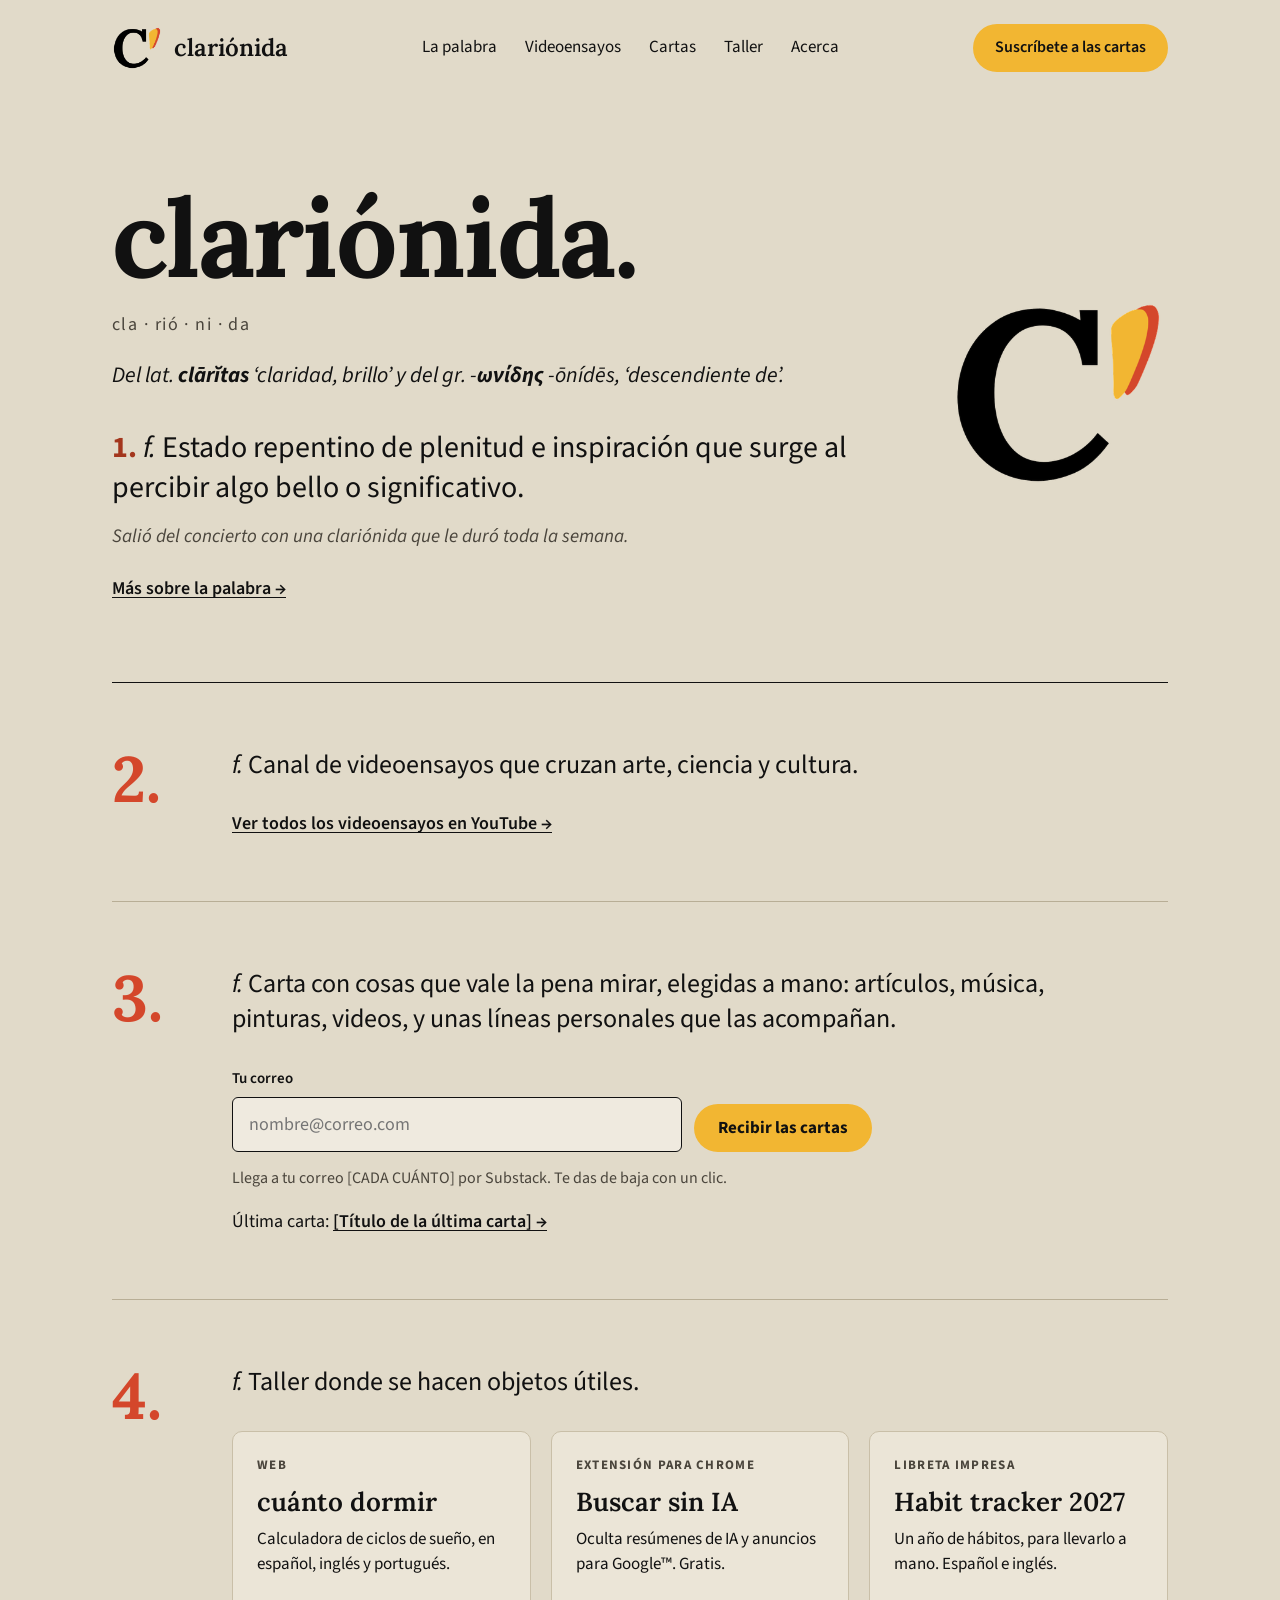
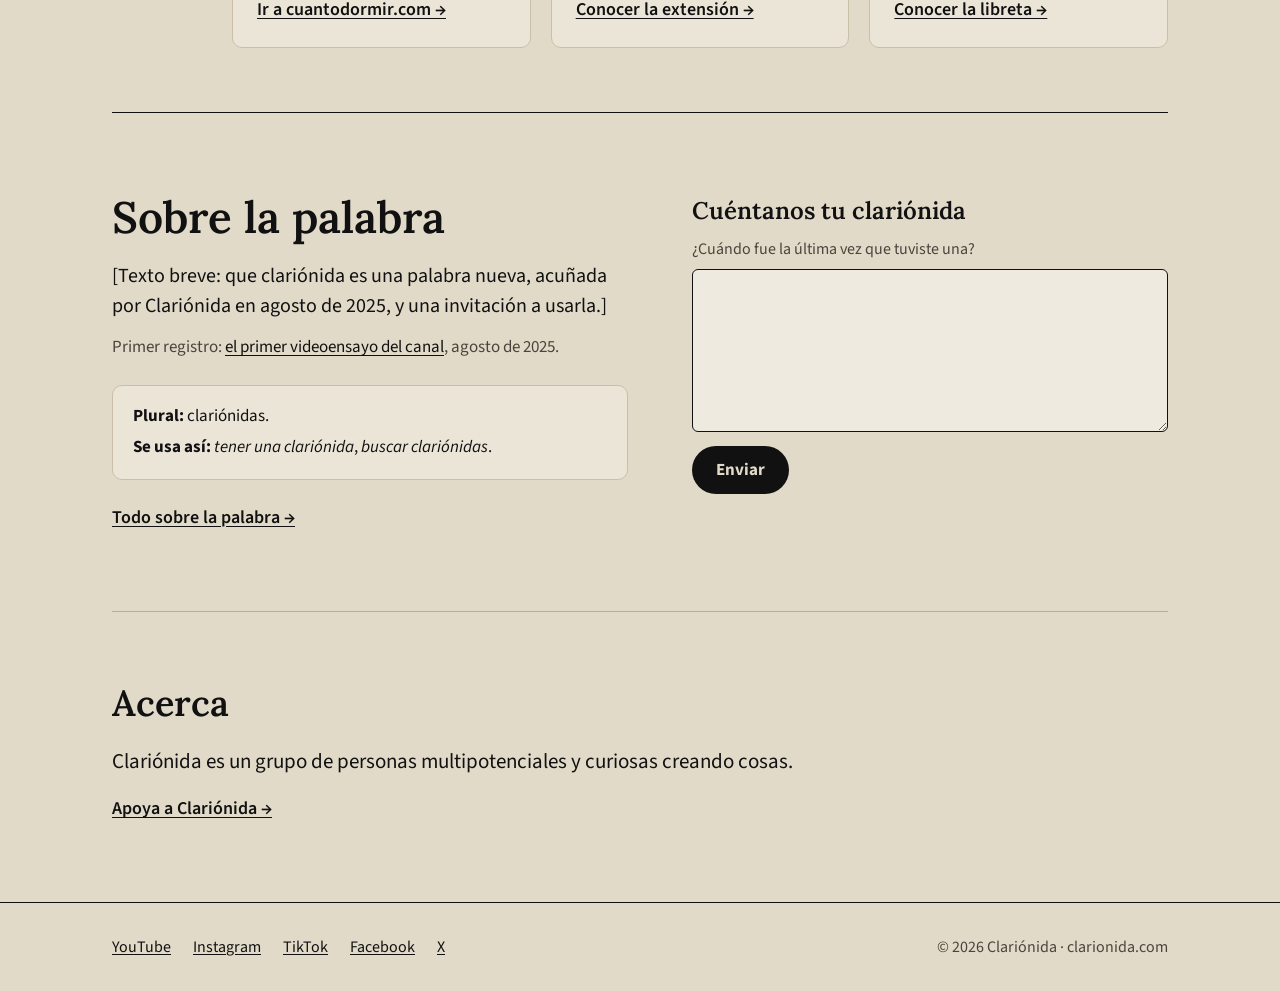
==== index.html @ ec164c95 "Primera versión del sitio clarionida.com Home como entrada de diccionario, /clarionida, /libreta, /e" ====
<!doctype html>
<html lang="es">
<head>
<meta charset="utf-8">
<meta name="viewport" content="width=device-width, initial-scale=1">
<title>clariónida</title>
<meta name="description" content="Clariónida: estado repentino de plenitud e inspiración que surge al percibir algo bello o significativo. Videoensayos, cartas y un taller donde se hacen objetos útiles.">
<link rel="canonical" href="https://clarionida.com/">
<meta property="og:type" content="website">
<meta property="og:site_name" content="clariónida">
<meta property="og:title" content="clariónida">
<meta property="og:description" content="Estado repentino de plenitud e inspiración que surge al percibir algo bello o significativo.">
<meta property="og:url" content="https://clarionida.com/">
<meta property="og:image" content="https://clarionida.com/assets/img/compartir.png">
<meta property="og:locale" content="es_LA">
<meta name="twitter:card" content="summary_large_image">
<meta name="theme-color" content="#E1DAC9">
<link rel="icon" type="image/png" sizes="32x32" href="/assets/img/favicon-32.png">
<link rel="apple-touch-icon" href="/assets/img/apple-touch-icon.png">
<link rel="preconnect" href="https://fonts.googleapis.com">
<link rel="preconnect" href="https://fonts.gstatic.com" crossorigin>
<link rel="stylesheet" href="https://fonts.googleapis.com/css2?family=Lora:ital,wght@0,400;0,600;0,700;1,400&amp;family=Source+Sans+3:ital,wght@0,400;0,600;0,700;1,400&amp;display=swap">
<link rel="stylesheet" href="/assets/css/estilo.css">
<script src="/assets/js/config.js" defer></script>
<script src="/assets/js/sitio.js" defer></script>
</head>
<body>
<a class="saltar" href="#contenido">Saltar al contenido</a>

<header class="contenedor cabecera">
  <a class="marca" href="/">
    <img src="/assets/img/logo-clarionida.png" alt="" width="359" height="316">
    <span>clariónida</span>
  </a>
  <nav class="nav" aria-label="Principal">
    <a href="/#palabra">La palabra</a>
    <a href="/#videoensayos">Videoensayos</a>
    <a href="/#cartas">Cartas</a>
    <a href="/#taller">Taller</a>
    <a href="/#acerca">Acerca</a>
  </nav>
  <a class="boton boton--chico" href="/#cartas">Suscríbete<span class="solo-ancho">&nbsp;a las cartas</span></a>
</header>

<main id="contenido" class="contenedor">

  <!-- 1. La definición -->
  <section class="entrada" aria-labelledby="lema">
    <div class="entrada__texto">
      <h1 class="lema" id="lema">clariónida.</h1>
      <p class="pronunciacion">cla · rió · ni · da</p>
      <p class="etimologia">Del lat. <b>clārĭtas</b> ‘claridad, brillo’ y del gr. -<b>ωνίδης</b> -ōnídēs, ‘descendiente de’.</p>
      <p class="acepcion-1"><span class="num">1.</span> <i>f.</i> Estado repentino de plenitud e inspiración que surge al percibir algo bello o significativo.</p>
      <p class="ejemplo">Salió del concierto con una clariónida que le duró toda la semana.</p>
      <p class="mas"><a href="/clarionida/">Más sobre la palabra →</a></p>
    </div>
    <div class="entrada__logo">
      <img src="/assets/img/logo-clarionida.png" alt="Logotipo de Clariónida: una C negra con una pincelada amarilla y roja" width="359" height="316">
    </div>
  </section>

  <!-- 2. Videoensayos -->
  <section class="acepcion" id="videoensayos" aria-label="Videoensayos">
    <div class="acepcion__num" aria-hidden="true">2.</div>
    <div class="acepcion__cuerpo">
      <p class="definicion"><i>f.</i> Canal de videoensayos que cruzan arte, ciencia y cultura.</p>
      <div class="videos" data-videos="3" hidden></div>
      <p style="margin: 28px 0 0"><a href="https://www.youtube.com/@clarionida" style="font-weight: 600">Ver todos los videoensayos en YouTube →</a></p>
    </div>
  </section>

  <!-- 3. Cartas -->
  <section class="acepcion" id="cartas" aria-label="Cartas">
    <div class="acepcion__num" aria-hidden="true">3.</div>
    <div class="acepcion__cuerpo">
      <p class="definicion"><i>f.</i> Carta con cosas que vale la pena mirar, elegidas a mano: artículos, música, pinturas, videos, y unas líneas personales que las acompañan.</p>
      <form class="form-cartas" data-cartas>
        <label>Tu correo
          <input class="campo" type="email" name="email" placeholder="nombre@correo.com" autocomplete="email" required>
        </label>
        <button class="boton" type="submit">Recibir las cartas</button>
      </form>
      <p class="nota">Llega a tu correo [CADA CUÁNTO] por Substack. Te das de baja con un clic.</p>
      <p style="margin: 18px 0 0">Última carta: <a data-enlace="ultimaCarta" href="/#cartas" style="font-weight: 600">[Título de la última carta] →</a></p>
    </div>
  </section>

  <!-- 4. Taller -->
  <section class="acepcion acepcion--cierre" id="taller" aria-label="Taller">
    <div class="acepcion__num" aria-hidden="true">4.</div>
    <div class="acepcion__cuerpo">
      <p class="definicion"><i>f.</i> Taller donde se hacen objetos útiles.</p>
      <div class="tarjetas">
        <div class="tarjeta">
          <span class="tarjeta__tipo">Web</span>
          <h3>cuánto dormir</h3>
          <p>Calculadora de ciclos de sueño, en español, inglés y portugués.</p>
          <a class="tarjeta__enlace" href="https://cuantodormir.com">Ir a cuantodormir.com →</a>
        </div>
        <div class="tarjeta">
          <span class="tarjeta__tipo">Extensión para Chrome</span>
          <h3>Buscar sin IA</h3>
          <p>Oculta resúmenes de IA y anuncios para Google™. Gratis.</p>
          <a class="tarjeta__enlace" href="https://clarionida.github.io/antiResumenIA/">Conocer la extensión →</a>
        </div>
        <div class="tarjeta">
          <span class="tarjeta__tipo">Libreta impresa</span>
          <h3>Habit tracker 2027</h3>
          <p>Un año de hábitos, para llevarlo a mano. Español e inglés.</p>
          <a class="tarjeta__enlace" href="/libreta">Conocer la libreta →</a>
        </div>
      </div>
    </div>
  </section>

  <!-- Sobre la palabra -->
  <section class="palabra" id="palabra" aria-labelledby="titulo-palabra">
    <div class="palabra__texto">
      <h2 class="titulo-2" id="titulo-palabra">Sobre la palabra</h2>
      <p style="margin: 20px 0 0; font-size: 20px">[Texto breve: que clariónida es una palabra nueva, acuñada por Clariónida en agosto de 2025, y una invitación a usarla.]</p>
      <p style="margin: 14px 0 0; font-size: 17px; color: var(--texto-2)">Primer registro: <a href="https://www.youtube.com/watch?v=t9_IRkidehw">el primer videoensayo del canal</a>, agosto de 2025.</p>
      <div class="recuadro">
        <span><b>Plural:</b> clariónidas.</span>
        <span><b>Se usa así:</b> <i>tener una clariónida</i>, <i>buscar clariónidas</i>.</span>
      </div>
      <p class="mas"><a href="/clarionida/">Todo sobre la palabra →</a></p>
    </div>
    <div class="palabra__form">
      <form class="form-clarionida" data-clarionida>
        <label>Cuéntanos tu clariónida
          <small>¿Cuándo fue la última vez que tuviste una?</small>
          <textarea class="campo" name="clarionida" rows="5" required></textarea>
        </label>
        <input class="oculto-visual" type="text" name="_gotcha" tabindex="-1" autocomplete="off" aria-hidden="true">
        <input type="hidden" name="_subject" value="Nueva clariónida (desde la home)">
        <button class="boton boton--oscuro" type="submit">Enviar</button>
      </form>
    </div>
  </section>

  <!-- Acerca -->
  <section class="acerca" id="acerca" aria-labelledby="titulo-acerca">
    <h2 id="titulo-acerca">Acerca</h2>
    <p>Clariónida es un grupo de personas multipotenciales y curiosas creando cosas.</p>
    <p style="margin-top: 18px; font-size: 18px"><a href="/apoya/" style="font-weight: 600">Apoya a Clariónida →</a></p>
  </section>
</main>

<footer class="pie">
  <div class="contenedor pie__dentro">
    <nav aria-label="Redes">
      <a href="https://www.youtube.com/@clarionida">YouTube</a>
      <a href="https://www.instagram.com/clarionida">Instagram</a>
      <a href="https://www.tiktok.com/@clarionida">TikTok</a>
      <a href="https://www.facebook.com/clarionida">Facebook</a>
      <a href="https://x.com/clarionida">X</a>
      <a data-enlace="whatsapp" data-si-enlace="whatsapp" href="#" hidden>WhatsApp</a>
    </nav>
    <span class="pie__firma">© <span data-anio>2026</span> Clariónida · clarionida.com</span>
  </div>
</footer>
</body>
</html>
---- assets/css/estilo.css ----
/* clarionida.com — hoja de estilo única.
   Colores y tipografías según el brief: cambia aquí y se aplica a todo el sitio. */

:root {
  --fondo: #E1DAC9;
  --texto: #111111;
  --texto-2: #4A453C;
  --bermellon: #D4472B;        /* solo tamaños grandes (números de acepción) */
  --bermellon-oscuro: #A3361D; /* texto chico y hover */
  --mostaza: #F2B632;          /* botones, con texto negro */
  --tarjeta: #EBE5D7;
  --borde-tarjeta: #C9BFA8;
  --linea: #B8AE96;
  --campo: #EFEADF;
  --pantalla: #2B2823;

  --serif: 'Lora', Georgia, 'Times New Roman', serif;
  --sans: 'Source Sans 3', system-ui, -apple-system, 'Segoe UI', sans-serif;

  --ancho: 1120px;
  --margen: 32px;
}

*, *::before, *::after { box-sizing: border-box; }
html { -webkit-text-size-adjust: 100%; scroll-behavior: smooth; }
@media (prefers-reduced-motion: reduce) { html { scroll-behavior: auto; } }

body {
  margin: 0;
  background: var(--fondo);
  color: var(--texto);
  font-family: var(--sans);
  font-size: 18px;
  line-height: 1.5;
}

img { max-width: 100%; height: auto; }
a { color: var(--texto); text-underline-offset: 0.15em; }
a:hover { color: var(--bermellon-oscuro); }
:focus-visible { outline: 2px solid var(--texto); outline-offset: 2px; }
[hidden] { display: none !important; }

.saltar {
  position: absolute; left: -9999px; top: 12px;
  background: var(--texto); color: var(--fondo);
  padding: 10px 16px; border-radius: 6px; z-index: 10;
}
.saltar:focus { left: 12px; color: var(--fondo); }

.contenedor { max-width: var(--ancho); margin: 0 auto; padding-inline: var(--margen); }
.angosto { max-width: 760px; }

/* ---------- Cabecera ---------- */
.cabecera {
  display: flex; flex-wrap: wrap; align-items: center; justify-content: space-between;
  gap: 16px 20px; padding-block: 24px;
}
.marca { display: flex; align-items: center; gap: 12px; text-decoration: none; }
.marca img { height: 44px; width: auto; }
.marca span { font-family: var(--serif); font-size: 24px; font-weight: 600; }
.nav { display: flex; flex-wrap: wrap; gap: 8px 28px; font-size: 17px; }
.nav a { text-decoration: none; }
.nav a:hover { text-decoration: underline; }

/* ---------- Botones ---------- */
.boton {
  display: inline-flex; align-items: center; justify-content: center;
  min-height: 48px; padding: 12px 24px;
  font: inherit; font-weight: 700; font-size: 17px; line-height: 1.2;
  background: var(--mostaza); color: var(--texto);
  border: none; border-radius: 999px; cursor: pointer;
  text-decoration: none;
}
.boton:hover { color: var(--texto); text-decoration: underline; }
.boton--oscuro { background: var(--texto); color: var(--fondo); }
.boton--oscuro:hover { color: var(--fondo); }
.boton--chico { font-size: 16px; padding: 12px 22px; font-weight: 600; }

/* ---------- Entrada de diccionario (acepción 1) ---------- */
.entrada {
  display: flex; flex-wrap: wrap; align-items: center; gap: 40px 64px;
  padding: 88px 0 80px; border-bottom: 1.5px solid var(--texto);
}
.entrada__texto { flex: 999 1 560px; min-width: 0; }
.entrada__logo { flex: 1 1 220px; display: flex; justify-content: center; }
.entrada__logo img { width: 100%; max-width: 300px; }

.lema {
  margin: 0; font-family: var(--serif); font-weight: 700;
  font-size: clamp(46px, 8.5vw, 116px); line-height: 1; letter-spacing: -0.02em;
}
.pronunciacion { margin: 18px 0 0; font-size: 18px; color: var(--texto-2); letter-spacing: 0.08em; }
.etimologia { margin: 22px 0 0; font-size: 22px; font-style: italic; line-height: 1.45; }
.acepcion-1 { margin: 36px 0 0; font-size: clamp(22px, 2.4vw, 30px); line-height: 1.35; max-width: 760px; }
.acepcion-1 .num { color: var(--bermellon-oscuro); font-weight: 700; }
.ejemplo { margin: 14px 0 0; font-size: 19px; font-style: italic; color: var(--texto-2); }
.mas { margin: 24px 0 0; font-weight: 600; }

/* ---------- Acepciones 2, 3, 4 ---------- */
.acepcion {
  display: flex; flex-wrap: wrap; gap: 8px 32px;
  padding: 64px 0; border-bottom: 1px solid var(--linea);
}
.acepcion--cierre { border-bottom: 1.5px solid var(--texto); }
.acepcion__num {
  flex: 0 0 88px; font-family: var(--serif); font-size: 64px; line-height: 1;
  color: var(--bermellon); font-weight: 700;
}
.acepcion__cuerpo { flex: 999 1 520px; min-width: 0; }
.definicion { margin: 0; font-size: 26px; line-height: 1.35; max-width: 820px; }
.nota { margin: 14px 0 0; font-size: 16px; color: var(--texto-2); }

/* ---------- Videos ---------- */
.videos {
  display: grid; grid-template-columns: repeat(auto-fit, minmax(240px, 1fr));
  gap: 24px; margin-top: 32px;
}
.video { display: flex; flex-direction: column; gap: 12px; text-decoration: none; }
.video__mini {
  position: relative; aspect-ratio: 16 / 9; background: var(--pantalla);
  border-radius: 6px; overflow: hidden;
  display: flex; align-items: center; justify-content: center;
}
.video__mini img { position: absolute; inset: 0; width: 100%; height: 100%; object-fit: cover; }
.video__titulo { font-weight: 600; font-size: 18px; line-height: 1.3; }
.video:hover .video__titulo { text-decoration: underline; }

/* ---------- Formularios ---------- */
.form-cartas {
  display: flex; flex-wrap: wrap; align-items: flex-end; gap: 12px;
  margin-top: 32px; max-width: 640px;
}
.form-cartas label {
  flex: 1 1 300px; display: flex; flex-direction: column; gap: 6px;
  font-size: 15px; font-weight: 600;
}
.campo {
  font: inherit; font-weight: 400; font-size: 18px; padding: 13px 16px;
  border: 1.5px solid var(--texto); border-radius: 6px;
  background: var(--campo); color: var(--texto); width: 100%;
}
.campo:focus { outline: 2px solid var(--texto); outline-offset: 2px; }
textarea.campo { resize: vertical; min-height: 140px; }
.mensaje-form { margin: 12px 0 0; font-size: 16px; font-weight: 600; }
.mensaje-form--error { color: var(--bermellon-oscuro); }
.oculto-visual {
  position: absolute !important; width: 1px; height: 1px; overflow: hidden;
  clip: rect(0 0 0 0); white-space: nowrap;
}

/* ---------- Tarjetas (taller) ---------- */
.tarjetas {
  display: grid; grid-template-columns: repeat(auto-fit, minmax(240px, 1fr));
  gap: 20px; margin-top: 32px;
}
.tarjeta {
  background: var(--tarjeta); border: 1px solid var(--borde-tarjeta); border-radius: 10px;
  padding: 24px; display: flex; flex-direction: column; gap: 10px;
}
.tarjeta__tipo {
  font-size: 13px; font-weight: 700; letter-spacing: 0.1em;
  text-transform: uppercase; color: var(--texto-2);
}
.tarjeta h3 { margin: 0; font-family: var(--serif); font-size: 26px; font-weight: 600; line-height: 1.2; }
.tarjeta p { margin: 0; font-size: 17px; }
.tarjeta__enlace { margin-top: auto; padding-top: 8px; font-weight: 600; }

.recuadro {
  margin-top: 24px; padding: 18px 20px;
  border: 1px solid var(--borde-tarjeta); border-radius: 10px; background: var(--tarjeta);
  font-size: 17px; display: flex; flex-direction: column; gap: 6px;
}

/* ---------- Sobre la palabra ---------- */
.palabra {
  display: flex; flex-wrap: wrap; gap: 32px 64px;
  padding: 80px 0; border-bottom: 1px solid var(--linea);
}
.palabra__texto { flex: 1 1 420px; min-width: 0; }
.palabra__form { flex: 1 1 380px; min-width: 0; }
.titulo-2 { margin: 0; font-family: var(--serif); font-size: 44px; font-weight: 600; line-height: 1.1; }
.titulo-3 { margin: 0; font-family: var(--serif); font-size: 30px; font-weight: 600; line-height: 1.2; }

.form-clarionida { display: flex; flex-direction: column; gap: 14px; }
.form-clarionida label {
  display: flex; flex-direction: column; gap: 8px;
  font-family: var(--serif); font-size: 24px; font-weight: 600;
}
.form-clarionida label small {
  font-family: var(--sans); font-size: 16px; font-weight: 400; color: var(--texto-2);
}
.form-clarionida .boton { align-self: flex-start; }

.acerca { padding: 64px 0 80px; max-width: 760px; }
.acerca h2 { margin: 0; font-family: var(--serif); font-size: 36px; font-weight: 600; }
.acerca p { margin: 16px 0 0; font-size: 21px; }

/* ---------- Páginas interiores ---------- */
.pagina { padding-block: 64px 80px; }
.pagina > * + * { margin-top: 0; }
.seccion { padding: 48px 0; border-top: 1px solid var(--linea); }
.seccion:first-child { border-top: none; padding-top: 0; }
.seccion > p, .seccion > ul, .seccion > ol { max-width: 760px; }
.seccion p { margin: 16px 0 0; font-size: 20px; }
.seccion ul, .seccion ol { margin: 16px 0 0; padding-left: 1.2em; font-size: 20px; }
.seccion li + li { margin-top: 8px; }
.antetitulo {
  margin: 0 0 12px; font-size: 14px; font-weight: 700; letter-spacing: 0.1em;
  text-transform: uppercase; color: var(--texto-2);
}
.titulo-1 {
  margin: 0; font-family: var(--serif); font-weight: 700;
  font-size: clamp(40px, 6vw, 72px); line-height: 1.05; letter-spacing: -0.01em;
}
.entradilla { margin: 20px 0 0; font-size: 22px; max-width: 760px; }
.dato { color: var(--texto-2); font-size: 17px; }

/* Ficha de la palabra */
.ficha {
  display: grid; grid-template-columns: max-content 1fr; gap: 12px 28px;
  margin: 24px 0 0; font-size: 19px; max-width: 760px;
}
.ficha dt { font-weight: 700; }
.ficha dd { margin: 0; }

/* ---------- Enlaces (link-in-bio) ---------- */
.bio { max-width: 520px; margin: 0 auto; padding: 48px var(--margen) 64px; text-align: center; }
.bio__logo img { width: 96px; height: auto; }
.bio__nombre { margin: 12px 0 0; font-family: var(--serif); font-size: 40px; font-weight: 700; line-height: 1.1; }
.bio__pron { margin: 6px 0 0; color: var(--texto-2); letter-spacing: 0.08em; font-size: 16px; }
.bio__lista { list-style: none; margin: 32px 0 0; padding: 0; display: flex; flex-direction: column; gap: 12px; }
.bio__lista a {
  display: flex; flex-direction: column; gap: 2px;
  padding: 16px 20px; min-height: 56px; justify-content: center;
  background: var(--tarjeta); border: 1px solid var(--borde-tarjeta); border-radius: 12px;
  text-decoration: none; font-weight: 700; font-size: 18px; line-height: 1.25;
}
.bio__lista a small { font-weight: 400; font-size: 15px; color: var(--texto-2); }
.bio__lista a:hover { border-color: var(--texto); color: var(--texto); }
.bio__lista a.destacado { background: var(--mostaza); border-color: var(--mostaza); }
.bio__lista a.destacado small { color: var(--texto); }
.bio__redes { display: flex; flex-wrap: wrap; justify-content: center; gap: 8px 20px; margin: 32px 0 0; font-size: 17px; }

/* ---------- Pie ---------- */
.pie { border-top: 1.5px solid var(--texto); }
.pie__dentro {
  display: flex; flex-wrap: wrap; justify-content: space-between; align-items: center;
  gap: 16px 32px; padding-block: 32px; font-size: 16px;
}
.pie nav { display: flex; flex-wrap: wrap; gap: 8px 22px; }
.pie__firma { color: var(--texto-2); }

/* ---------- Celular ---------- */
@media (max-width: 760px) {
  .nav { order: 3; width: 100%; gap: 6px 20px; font-size: 16px; }
}
@media (max-width: 640px) {
  :root { --margen: 20px; }
  body { font-size: 17px; }
  .cabecera { padding-block: 18px; }
  .marca img { height: 38px; }
  .marca span { font-size: 21px; }
  .solo-ancho { display: none; }
  .entrada { padding: 48px 0 56px; }
  .lema { font-size: 13vw; }
  .etimologia { font-size: 19px; }
  .entrada__logo img { max-width: 160px; }
  .acepcion { padding: 48px 0; }
  .acepcion__num { font-size: 48px; flex-basis: auto; }
  .definicion { font-size: 22px; }
  .palabra { padding: 56px 0; }
  .titulo-2 { font-size: 34px; }
  .acerca { padding: 48px 0 56px; }
  .acerca p, .entradilla { font-size: 19px; }
  .pagina { padding-block: 40px 56px; }
  .seccion { padding: 36px 0; }
  .seccion p, .seccion ul, .seccion ol { font-size: 18px; }
  .ficha { grid-template-columns: 1fr; gap: 2px; font-size: 18px; }
  .ficha dd { margin-bottom: 12px; }
}
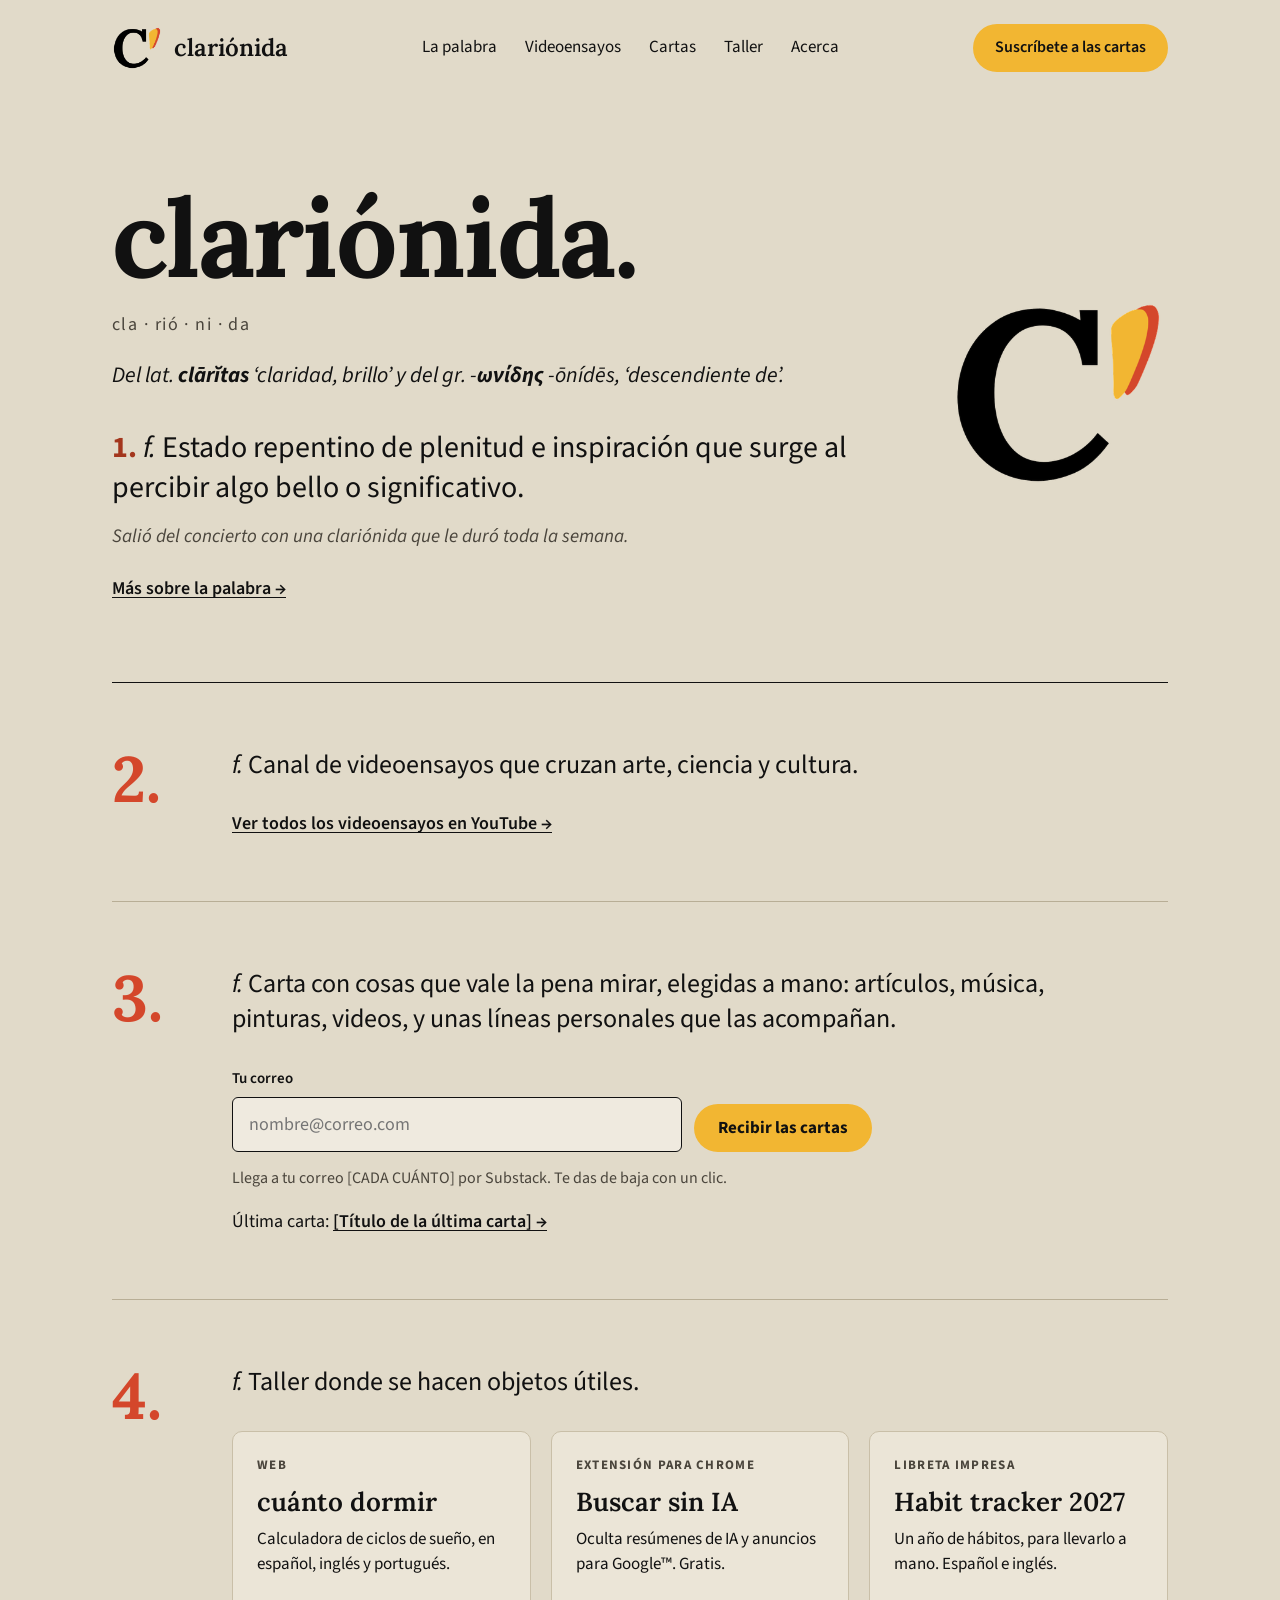
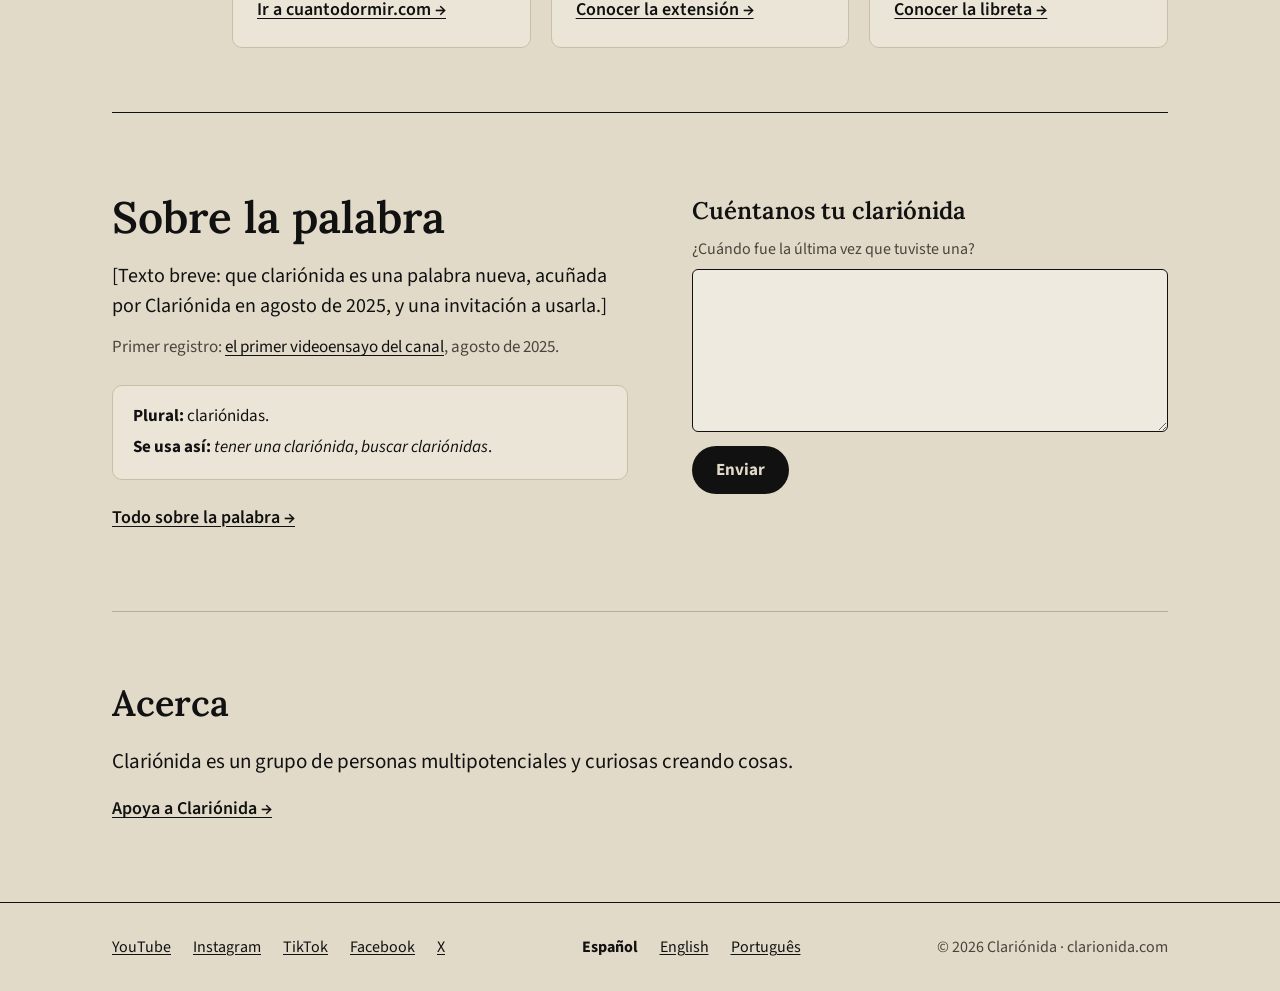
==== commit 6ed5c7cc: "Agrega /en, /pt, sección en inglés de /libreta y mueve la extensión a /buscar-sin-ia - Páginas breve" ====
--- a/index.html
+++ b/index.html
@@ -6,6 +6,10 @@
 <title>clariónida</title>
 <meta name="description" content="Clariónida: estado repentino de plenitud e inspiración que surge al percibir algo bello o significativo. Videoensayos, cartas y un taller donde se hacen objetos útiles.">
 <link rel="canonical" href="https://clarionida.com/">
+<link rel="alternate" hreflang="es" href="https://clarionida.com/">
+<link rel="alternate" hreflang="en" href="https://clarionida.com/en/">
+<link rel="alternate" hreflang="pt" href="https://clarionida.com/pt/">
+<link rel="alternate" hreflang="x-default" href="https://clarionida.com/">
 <meta property="og:type" content="website">
 <meta property="og:site_name" content="clariónida">
 <meta property="og:title" content="clariónida">
@@ -101,7 +105,7 @@
           <span class="tarjeta__tipo">Extensión para Chrome</span>
           <h3>Buscar sin IA</h3>
           <p>Oculta resúmenes de IA y anuncios para Google™. Gratis.</p>
-          <a class="tarjeta__enlace" href="https://clarionida.github.io/antiResumenIA/">Conocer la extensión →</a>
+          <a class="tarjeta__enlace" href="/buscar-sin-ia/">Conocer la extensión →</a>
         </div>
         <div class="tarjeta">
           <span class="tarjeta__tipo">Libreta impresa</span>
@@ -156,6 +160,11 @@
       <a href="https://x.com/clarionida">X</a>
       <a data-enlace="whatsapp" data-si-enlace="whatsapp" href="#" hidden>WhatsApp</a>
     </nav>
+    <nav class="idiomas" aria-label="Idioma">
+      <a href="/" hreflang="es" lang="es" aria-current="page">Español</a>
+      <a href="/en/" hreflang="en" lang="en">English</a>
+      <a href="/pt/" hreflang="pt" lang="pt">Português</a>
+    </nav>
     <span class="pie__firma">© <span data-anio>2026</span> Clariónida · clarionida.com</span>
   </div>
 </footer>
--- a/assets/css/estilo.css
+++ b/assets/css/estilo.css
@@ -278,3 +278,9 @@
   .ficha { grid-template-columns: 1fr; gap: 2px; font-size: 18px; }
   .ficha dd { margin-bottom: 12px; }
 }
+
+/* ---------- Idiomas ---------- */
+.idiomas { display: flex; flex-wrap: wrap; gap: 8px 16px; }
+.idiomas a[aria-current] { font-weight: 700; text-decoration: none; }
+.bio__idiomas { margin-top: 16px; font-size: 15px; }
+.cambio-idioma { margin: 0 0 20px; font-size: 16px; font-weight: 600; }
